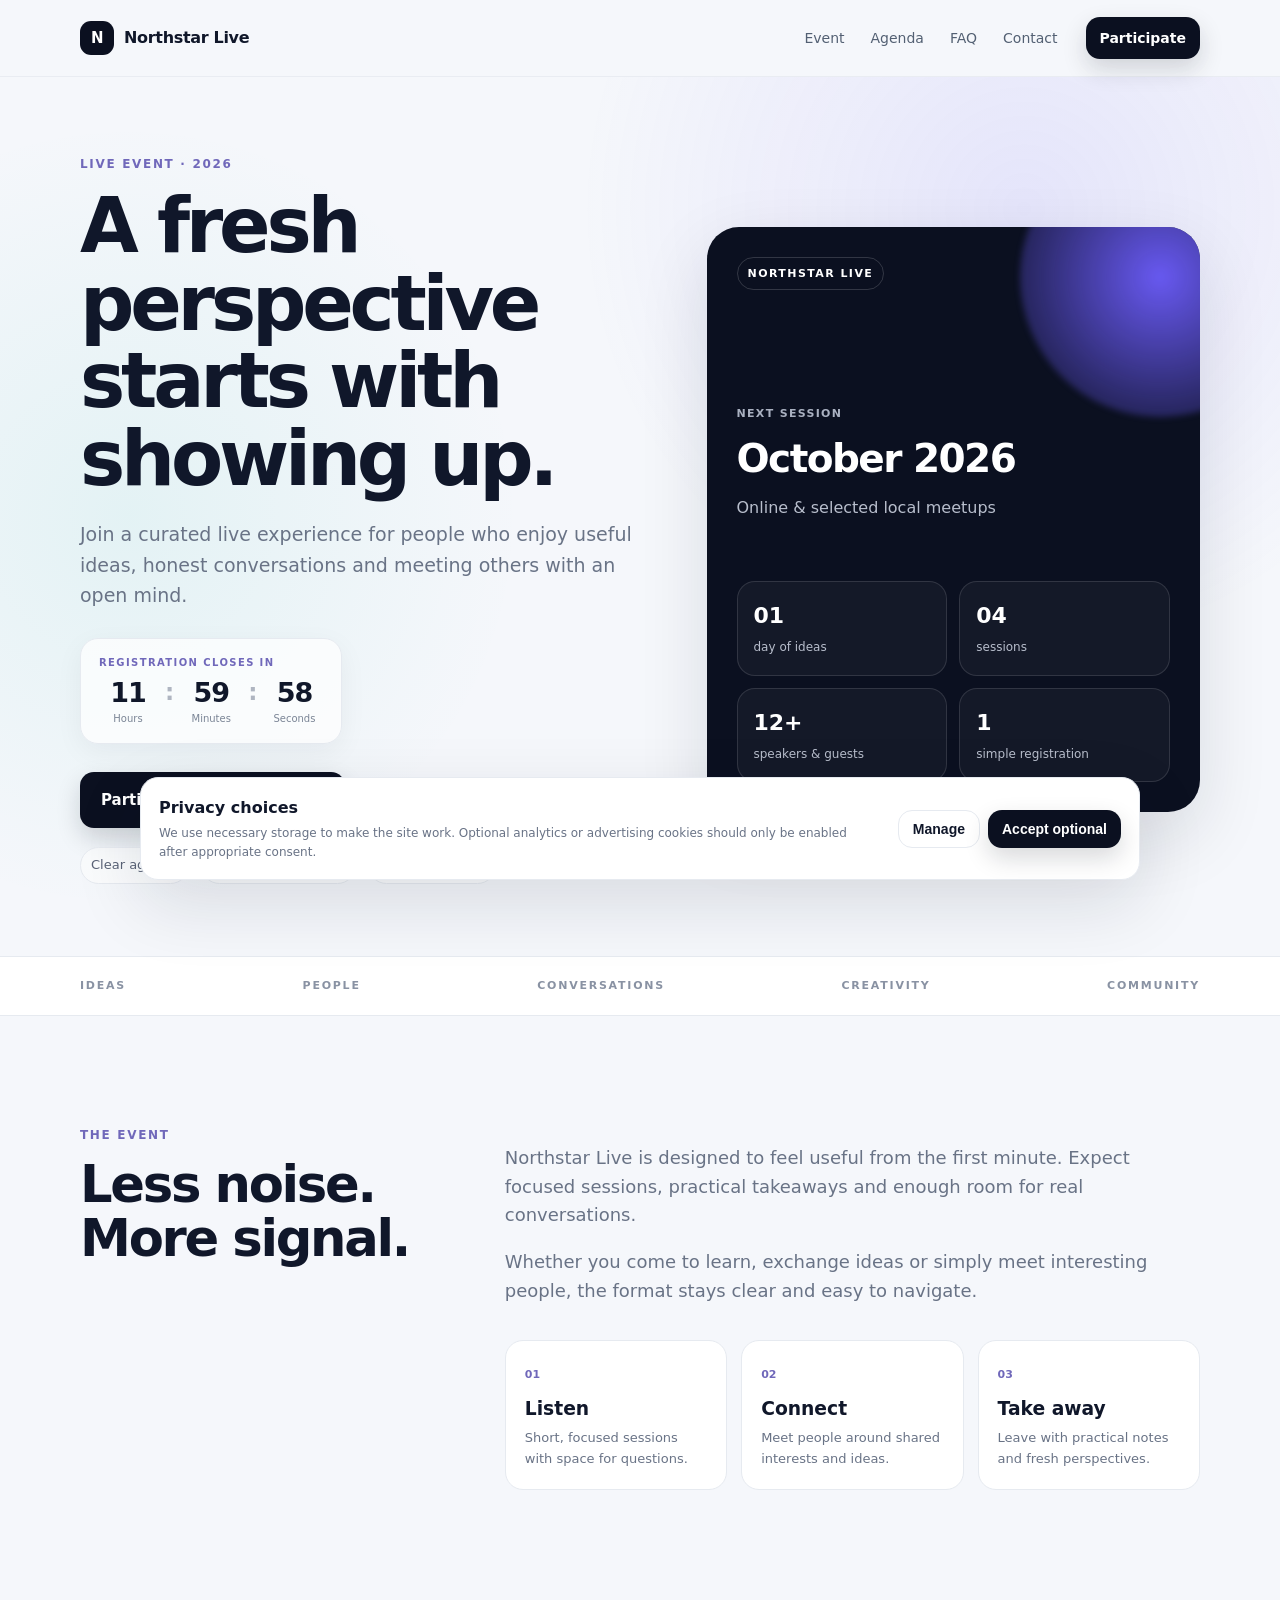
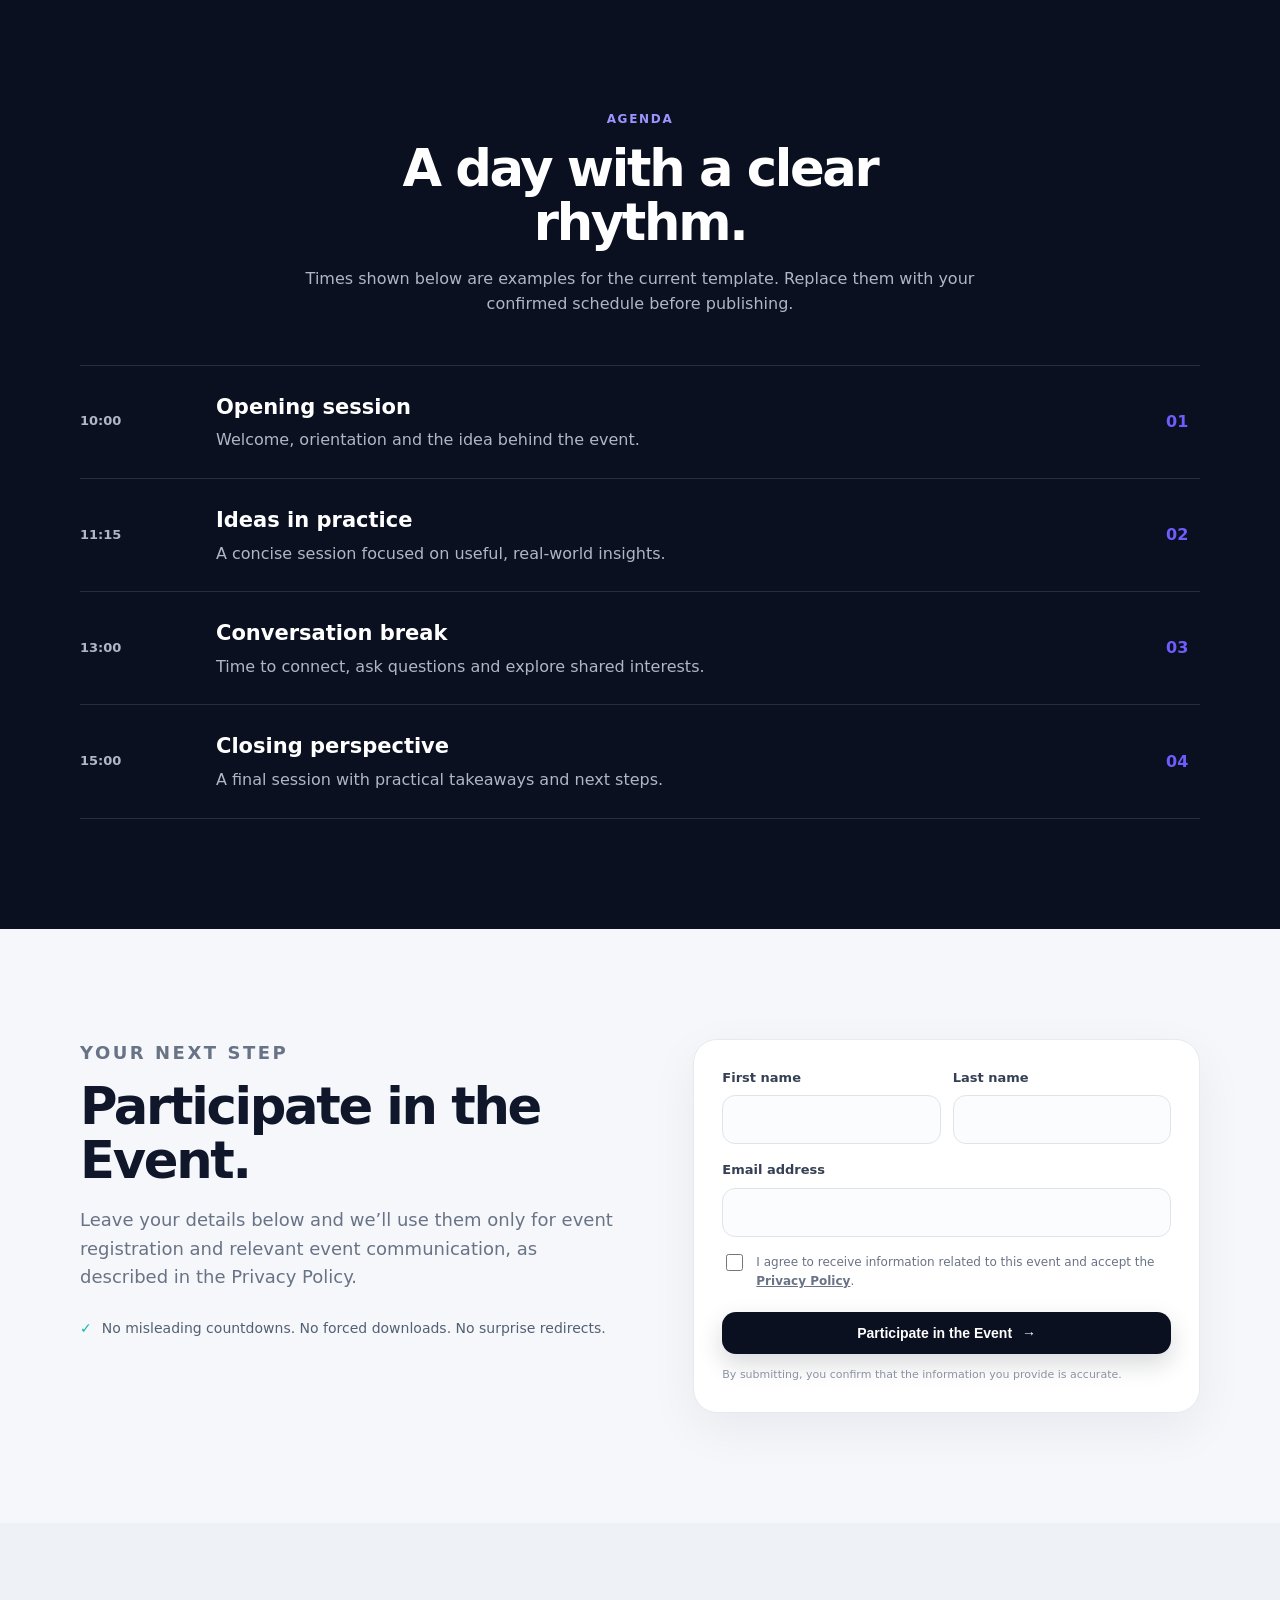
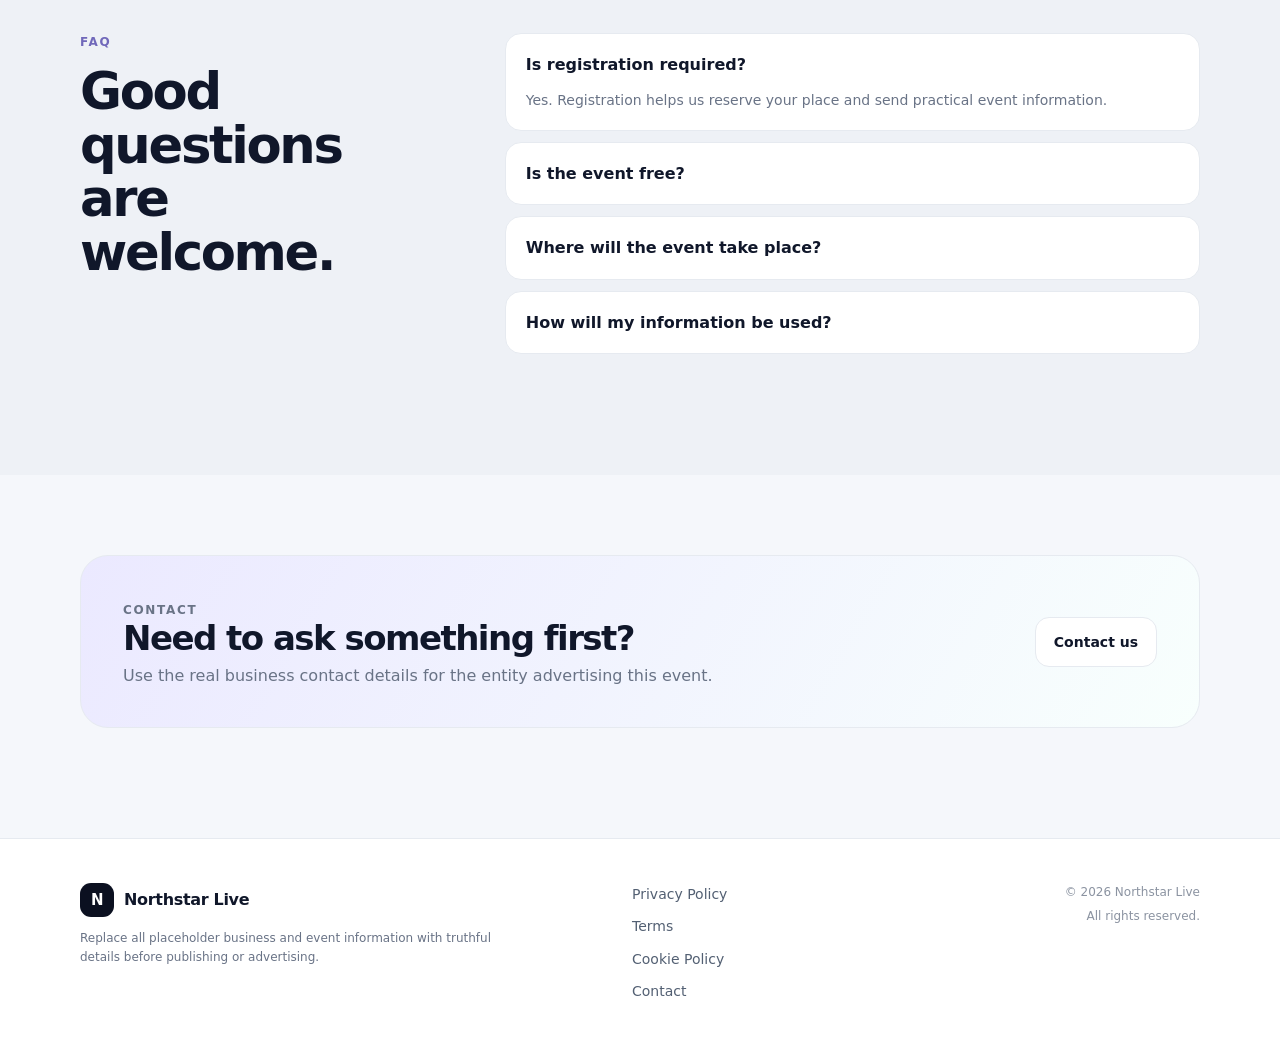
==== index.html @ 285873d0 "Add files via upload" ====
<!doctype html>
<html lang="en">
<head>
  <meta charset="utf-8">
  <meta name="viewport" content="width=device-width, initial-scale=1">
  <meta name="description" content="A modern event for curious people, creators and professionals. Explore the agenda, meet new people and reserve your place.">
  <meta name="robots" content="index,follow,max-image-preview:large">
  <meta name="theme-color" content="#0b1020">
  <meta property="og:title" content="Northstar Live — Join the Event">
  <meta property="og:description" content="A thoughtful live event built around ideas, people and meaningful connections.">
  <meta property="og:type" content="website">
  <meta property="og:url" content="https://YOUR-DOMAIN.example/">
  <link rel="canonical" href="https://YOUR-DOMAIN.example/">
  <link rel="stylesheet" href="styles.css">
  <title>Northstar Live — Join the Event</title>
</head>
<body>
  <header class="site-header">
    <div class="container nav-wrap">
      <a class="brand" href="#top" aria-label="Northstar Live home"><span class="brand-mark">N</span><span>Northstar Live</span></a>
      <nav class="desktop-nav" aria-label="Primary navigation">
        <a href="#event">Event</a>
        <a href="#agenda">Agenda</a>
        <a href="#faq">FAQ</a>
        <a href="#contact">Contact</a>
      </nav>
      <a class="btn btn-small btn-primary" href="#participate">Participate</a>
    </div>
  </header>

  <main id="top">
    <section class="hero">
      <div class="container hero-grid">
        <div class="hero-copy">
          <p class="eyebrow">LIVE EVENT · 2026</p>
          <h1>A fresh perspective starts with showing up.</h1>
          <p class="hero-text">Join a curated live experience for people who enjoy useful ideas, honest conversations and meeting others with an open mind.</p>
          <div class="countdown" aria-label="Time remaining until registration closes">
            <div class="countdown-label">REGISTRATION CLOSES IN</div>
            <div class="countdown-timer" id="countdownTimer" data-duration-hours="12">
              <div><strong id="countHours">12</strong><span>Hours</span></div>
              <b>:</b>
              <div><strong id="countMinutes">00</strong><span>Minutes</span></div>
              <b>:</b>
              <div><strong id="countSeconds">00</strong><span>Seconds</span></div>
            </div>
          </div>
          <div class="hero-actions">
            <a class="btn btn-primary btn-large" href="#participate">Participate in the Event <span aria-hidden="true">→</span></a>
            <a class="text-link" href="#event">Explore the event</a>
          </div>
          <div class="trust-row" aria-label="Event highlights">
            <span>Clear agenda</span><span>Friendly atmosphere</span><span>No hidden steps</span>
          </div>
        </div>
        <div class="hero-card" aria-label="Event information">
          <div class="hero-glow"></div>
          <div class="event-badge">NORTHSTAR LIVE</div>
          <div class="hero-card-main">
            <span class="card-label">NEXT SESSION</span>
            <strong>October 2026</strong>
            <span>Online &amp; selected local meetups</span>
          </div>
          <div class="metric-grid">
            <div><strong>01</strong><span>day of ideas</span></div>
            <div><strong>04</strong><span>sessions</span></div>
            <div><strong>12+</strong><span>speakers &amp; guests</span></div>
            <div><strong>1</strong><span>simple registration</span></div>
          </div>
        </div>
      </div>
    </section>

    <section class="logo-strip" aria-label="Event themes">
      <div class="container strip-inner">
        <span>IDEAS</span><span>PEOPLE</span><span>CONVERSATIONS</span><span>CREATIVITY</span><span>COMMUNITY</span>
      </div>
    </section>

    <section class="section" id="event">
      <div class="container two-col">
        <div>
          <p class="eyebrow">THE EVENT</p>
          <h2>Less noise. More signal.</h2>
        </div>
        <div class="section-copy">
          <p>Northstar Live is designed to feel useful from the first minute. Expect focused sessions, practical takeaways and enough room for real conversations.</p>
          <p>Whether you come to learn, exchange ideas or simply meet interesting people, the format stays clear and easy to navigate.</p>
          <div class="info-cards">
            <article><span class="icon">01</span><h3>Listen</h3><p>Short, focused sessions with space for questions.</p></article>
            <article><span class="icon">02</span><h3>Connect</h3><p>Meet people around shared interests and ideas.</p></article>
            <article><span class="icon">03</span><h3>Take away</h3><p>Leave with practical notes and fresh perspectives.</p></article>
          </div>
        </div>
      </div>
    </section>

    <section class="section section-dark" id="agenda">
      <div class="container">
        <div class="section-heading centered">
          <p class="eyebrow">AGENDA</p>
          <h2>A day with a clear rhythm.</h2>
          <p>Times shown below are examples for the current template. Replace them with your confirmed schedule before publishing.</p>
        </div>
        <div class="agenda-list">
          <div class="agenda-item"><time>10:00</time><div><h3>Opening session</h3><p>Welcome, orientation and the idea behind the event.</p></div><span>01</span></div>
          <div class="agenda-item"><time>11:15</time><div><h3>Ideas in practice</h3><p>A concise session focused on useful, real-world insights.</p></div><span>02</span></div>
          <div class="agenda-item"><time>13:00</time><div><h3>Conversation break</h3><p>Time to connect, ask questions and explore shared interests.</p></div><span>03</span></div>
          <div class="agenda-item"><time>15:00</time><div><h3>Closing perspective</h3><p>A final session with practical takeaways and next steps.</p></div><span>04</span></div>
        </div>
      </div>
    </section>

    <section class="section" id="participate">
      <div class="container registration-grid">
        <div class="registration-copy">
          <p class="eyebrow">YOUR NEXT STEP</p>
          <h2>Participate in the Event.</h2>
          <p>Leave your details below and we’ll use them only for event registration and relevant event communication, as described in the Privacy Policy.</p>
          <div class="micro-note"><span>✓</span> No misleading countdowns. No forced downloads. No surprise redirects.</div>
        </div>
        <form class="registration-form" id="registrationForm" novalidate>
          <div class="field-row">
            <label>First name<input name="firstName" autocomplete="given-name" required></label>
            <label>Last name<input name="lastName" autocomplete="family-name" required></label>
          </div>
          <label>Email address<input type="email" name="email" autocomplete="email" required></label>
          <label class="checkbox-label"><input type="checkbox" name="consent" required><span>I agree to receive information related to this event and accept the <a href="privacy.html">Privacy Policy</a>.</span></label>
          <button class="btn btn-primary btn-submit" type="submit">Participate in the Event <span aria-hidden="true">→</span></button>
          <p class="form-hint">By submitting, you confirm that the information you provide is accurate.</p>
          <div class="form-success" id="formSuccess" role="status" aria-live="polite" hidden>Thank you. Your registration request has been received in this demo template. Connect this form to your real registration system before launch.</div>
        </form>
      </div>
    </section>

    <section class="section section-soft" id="faq">
      <div class="container faq-wrap">
        <div class="section-heading">
          <p class="eyebrow">FAQ</p>
          <h2>Good questions are welcome.</h2>
        </div>
        <div class="faq-list">
          <details open><summary>Is registration required?</summary><p>Yes. Registration helps us reserve your place and send practical event information.</p></details>
          <details><summary>Is the event free?</summary><p>Set the true pricing here before publishing. Never imply that an event is free if a payment is required.</p></details>
          <details><summary>Where will the event take place?</summary><p>Use this area for the confirmed venue, online platform, timezone and access instructions.</p></details>
          <details><summary>How will my information be used?</summary><p>We use the information you submit for event registration and related communication. See the Privacy Policy for details.</p></details>
        </div>
      </div>
    </section>

    <section class="section contact-section" id="contact">
      <div class="container contact-box">
        <div><p class="eyebrow">CONTACT</p><h2>Need to ask something first?</h2><p>Use the real business contact details for the entity advertising this event.</p></div>
        <a class="btn btn-secondary" href="mailto:YOUR-CONTACT-EMAIL@example.com">Contact us</a>
      </div>
    </section>
  </main>

  <footer class="site-footer">
    <div class="container footer-grid">
      <div><a class="brand" href="#top"><span class="brand-mark">N</span><span>Northstar Live</span></a><p>Replace all placeholder business and event information with truthful details before publishing or advertising.</p></div>
      <nav aria-label="Footer navigation"><a href="privacy.html">Privacy Policy</a><a href="terms.html">Terms</a><a href="cookies.html">Cookie Policy</a><a href="#contact">Contact</a></nav>
      <div class="footer-meta"><span>© 2026 Northstar Live</span><span>All rights reserved.</span></div>
    </div>
  </footer>

  <div class="cookie-banner" id="cookieBanner" role="dialog" aria-label="Cookie preferences" hidden>
    <div><strong>Privacy choices</strong><p>We use necessary storage to make the site work. Optional analytics or advertising cookies should only be enabled after appropriate consent.</p></div>
    <div class="cookie-actions"><button class="btn btn-secondary btn-small" id="cookieSettings">Manage</button><button class="btn btn-primary btn-small" id="cookieAccept">Accept optional</button></div>
  </div>

  <div class="cookie-modal" id="cookieModal" hidden>
    <div class="modal-backdrop" data-close-cookie></div>
    <section class="cookie-dialog" role="dialog" aria-modal="true" aria-labelledby="cookieTitle">
      <button class="modal-close" aria-label="Close" data-close-cookie>×</button>
      <p class="eyebrow">YOUR CHOICES</p><h2 id="cookieTitle">Cookie preferences</h2>
      <p>Necessary storage is always active. Optional categories can be enabled or left off.</p>
      <label class="pref-row"><span><strong>Necessary</strong><small>Required for basic site functionality.</small></span><input type="checkbox" checked disabled></label>
      <label class="pref-row"><span><strong>Analytics</strong><small>Helps understand site usage after consent.</small></span><input id="analyticsToggle" type="checkbox"></label>
      <button class="btn btn-primary" id="cookieSave">Save preferences</button>
    </section>
  </div>

  <script src="script.js" defer></script>
</body>
</html>
---- styles.css ----
:root{--bg:#f5f7fb;--paper:#fff;--ink:#10172a;--muted:#697386;--line:#e6eaf0;--dark:#0b1020;--accent:#6d5dfc;--accent2:#13b8a6;--shadow:0 24px 70px rgba(16,23,42,.12);--radius:24px}
*{box-sizing:border-box}html{scroll-behavior:smooth}body{margin:0;font-family:Inter,ui-sans-serif,system-ui,-apple-system,BlinkMacSystemFont,"Segoe UI",sans-serif;background:var(--bg);color:var(--ink);line-height:1.6}a{color:inherit}.container{width:min(1120px,calc(100% - 40px));margin:auto}.site-header{position:sticky;top:0;z-index:20;background:rgba(245,247,251,.86);backdrop-filter:blur(14px);border-bottom:1px solid rgba(230,234,240,.8)}.nav-wrap{height:76px;display:flex;align-items:center;gap:28px}.brand{display:inline-flex;align-items:center;gap:10px;text-decoration:none;font-weight:800;letter-spacing:-.02em}.brand-mark{display:grid;place-items:center;width:34px;height:34px;border-radius:11px;background:var(--dark);color:#fff;font-size:15px}.desktop-nav{display:flex;gap:26px;margin-left:auto}.desktop-nav a,.footer-grid nav a{font-size:14px;text-decoration:none;color:#536073}.desktop-nav a:hover,.footer-grid nav a:hover{color:var(--ink)}
.btn{display:inline-flex;align-items:center;justify-content:center;gap:10px;border:0;border-radius:14px;padding:13px 18px;font-weight:800;text-decoration:none;cursor:pointer;transition:.2s ease;font-size:14px}.btn:hover{transform:translateY(-1px)}.btn-primary{background:var(--dark);color:#fff;box-shadow:0 10px 24px rgba(11,16,32,.16)}.btn-secondary{background:#fff;border:1px solid var(--line);color:var(--ink)}.btn-small{padding:10px 14px}.btn-large{padding:16px 21px;font-size:15px}
.hero{padding:78px 0 72px;background:radial-gradient(circle at 80% 15%,rgba(109,93,252,.12),transparent 35%),radial-gradient(circle at 10% 50%,rgba(19,184,166,.08),transparent 32%)}.hero-grid{display:grid;grid-template-columns:1.06fr .94fr;align-items:center;gap:70px}.eyebrow{margin:0 0 13px;font-size:12px;font-weight:900;letter-spacing:.14em;color:#7068ba}.hero h1{font-size:clamp(46px,6vw,76px);line-height:1.02;letter-spacing:-.055em;margin:0 0 22px;max-width:760px}.hero-text{font-size:19px;color:var(--muted);max-width:620px;margin:0}.hero-actions{display:flex;align-items:center;gap:20px;margin-top:28px}.text-link{font-weight:800;text-decoration:none}.text-link:hover{text-decoration:underline}.countdown{margin-top:28px;padding:16px 18px;border:1px solid var(--line);border-radius:18px;background:rgba(255,255,255,.72);width:max-content;box-shadow:0 8px 28px rgba(16,23,42,.05)}.countdown-label{font-size:10px;font-weight:900;letter-spacing:.14em;color:#7068ba;margin-bottom:8px}.countdown-timer{display:flex;align-items:flex-start;gap:8px}.countdown-timer div{display:grid;min-width:58px;text-align:center}.countdown-timer strong{font-size:27px;line-height:1;font-variant-numeric:tabular-nums;letter-spacing:-.04em}.countdown-timer span{margin-top:5px;font-size:10px;color:#7a8495}.countdown-timer b{font-size:23px;line-height:1.05;color:#afb5c1;padding-top:1px}.countdown.is-expired .countdown-label{color:#c34f4f}.countdown.is-expired .countdown-timer{opacity:.65}.trust-row{display:flex;flex-wrap:wrap;gap:12px;margin-top:19px;color:#596276;font-size:13px}.trust-row span{padding:7px 10px;border:1px solid var(--line);border-radius:999px;background:rgba(255,255,255,.55)}
.hero-card{position:relative;overflow:hidden;min-height:450px;border-radius:32px;background:var(--dark);color:#fff;padding:30px;box-shadow:var(--shadow)}.hero-glow{position:absolute;width:280px;height:280px;right:-100px;top:-90px;border-radius:50%;background:radial-gradient(circle,rgba(109,93,252,.95),rgba(109,93,252,0));filter:blur(3px)}.event-badge{position:relative;display:inline-flex;border:1px solid rgba(255,255,255,.16);padding:7px 10px;border-radius:999px;font-size:11px;letter-spacing:.13em;font-weight:800}.hero-card-main{position:relative;display:grid;gap:5px;margin-top:115px}.hero-card-main .card-label{font-size:11px;color:#aab1c1;letter-spacing:.12em;font-weight:800}.hero-card-main strong{font-size:39px;letter-spacing:-.04em}.hero-card-main span:last-child{color:#b8becc}.metric-grid{position:relative;display:grid;grid-template-columns:repeat(2,1fr);gap:12px;margin-top:60px}.metric-grid div{border:1px solid rgba(255,255,255,.12);padding:16px;border-radius:18px;background:rgba(255,255,255,.04)}.metric-grid strong{display:block;font-size:22px}.metric-grid span{font-size:12px;color:#b8becc}
.logo-strip{border-top:1px solid var(--line);border-bottom:1px solid var(--line);background:#fff}.strip-inner{display:flex;justify-content:space-between;gap:20px;padding:20px 0;color:#8992a3;font-weight:800;font-size:11px;letter-spacing:.16em}
.section{padding:110px 0}.two-col{display:grid;grid-template-columns:.65fr 1.35fr;gap:90px}.section h2{font-size:clamp(34px,4vw,52px);line-height:1.05;letter-spacing:-.045em;margin:0}.section-copy>p{font-size:18px;color:var(--muted)}.info-cards{display:grid;grid-template-columns:repeat(3,1fr);gap:14px;margin-top:34px}.info-cards article{padding:19px;border:1px solid var(--line);border-radius:18px;background:#fff}.icon{font-size:11px;font-weight:900;color:#7068ba}.info-cards h3{margin:9px 0 4px}.info-cards p{font-size:13px;color:var(--muted);margin:0}
.section-dark{background:var(--dark);color:#fff}.section-heading{max-width:680px}.section-heading p:last-child{color:#aeb6c7}.centered{margin:0 auto 48px;text-align:center}.centered .eyebrow{color:#9d94ff}.agenda-list{border-top:1px solid rgba(255,255,255,.12)}.agenda-item{display:grid;grid-template-columns:110px 1fr 34px;gap:26px;align-items:center;padding:25px 0;border-bottom:1px solid rgba(255,255,255,.12)}.agenda-item time{font-size:13px;color:#aeb6c7;font-weight:800}.agenda-item h3{margin:0 0 3px;font-size:21px}.agenda-item p{margin:0;color:#aeb6c7}.agenda-item>span{color:#6d5dfc;font-weight:900}
.registration-grid{display:grid;grid-template-columns:1fr .95fr;gap:80px;align-items:start}.registration-copy p{color:var(--muted);font-size:18px}.micro-note{display:flex;gap:10px;align-items:flex-start;margin-top:25px;color:#536073;font-size:14px}.micro-note span{font-weight:900;color:var(--accent2)}.registration-form{background:#fff;padding:28px;border:1px solid var(--line);border-radius:24px;box-shadow:0 16px 50px rgba(16,23,42,.06)}label{display:grid;gap:7px;font-size:13px;font-weight:800;color:#364054;margin-bottom:16px}input{width:100%;border:1px solid #dfe4ec;border-radius:13px;padding:13px 14px;font:inherit;outline:none;background:#fbfcfe}input:focus{border-color:#8d84ff;box-shadow:0 0 0 4px rgba(109,93,252,.1)}.field-row{display:grid;grid-template-columns:1fr 1fr;gap:12px}.checkbox-label{display:flex;grid-template-columns:none;align-items:flex-start;gap:10px;font-weight:500;font-size:12px;color:#697386}.checkbox-label input{width:17px;height:17px;margin-top:1px;flex:none}.checkbox-label a{font-weight:800}.btn-submit{width:100%;margin-top:5px}.form-hint{font-size:11px;color:#8a93a3;margin:12px 0 0}.form-success{margin-top:14px;padding:12px 14px;border-radius:12px;background:#eefaf7;color:#087b6d;font-size:13px}
.section-soft{background:#eef1f6}.faq-wrap{display:grid;grid-template-columns:.65fr 1.35fr;gap:90px}.faq-list details{background:#fff;border:1px solid var(--line);border-radius:16px;padding:18px 20px;margin-bottom:11px}.faq-list summary{cursor:pointer;font-weight:800;list-style:none}.faq-list summary::-webkit-details-marker{display:none}.faq-list p{color:var(--muted);margin:12px 0 0;font-size:14px}.contact-section{padding-top:80px}.contact-box{display:flex;align-items:center;justify-content:space-between;gap:30px;padding:38px 42px;background:linear-gradient(120deg,#ebe9ff,#f8fffd);border:1px solid var(--line);border-radius:28px}.contact-box h2{font-size:34px}.contact-box p{color:var(--muted);margin:7px 0 0}
.site-footer{padding:44px 0;background:#fff;border-top:1px solid var(--line)}.footer-grid{display:grid;grid-template-columns:1.3fr 1fr auto;gap:35px;align-items:start}.footer-grid>div p{max-width:420px;color:var(--muted);font-size:12px}.footer-grid nav{display:grid;gap:10px}.footer-meta{display:grid;gap:5px;color:#8b93a1;font-size:12px;text-align:right}.footer-meta a{color:inherit}
.cookie-banner{position:fixed;left:20px;right:20px;bottom:20px;z-index:50;max-width:1000px;margin:auto;background:#fff;border:1px solid var(--line);box-shadow:var(--shadow);border-radius:18px;padding:17px 18px;display:flex;justify-content:space-between;gap:20px;align-items:center}.cookie-banner p{margin:3px 0 0;color:var(--muted);font-size:12px}.cookie-actions{display:flex;gap:8px;flex:none}.cookie-modal[hidden],.cookie-banner[hidden],.form-success[hidden]{display:none}.cookie-modal{position:fixed;inset:0;z-index:60;display:grid;place-items:center}.modal-backdrop{position:absolute;inset:0;background:rgba(11,16,32,.52)}.cookie-dialog{position:relative;width:min(500px,calc(100% - 32px));padding:30px;background:#fff;border-radius:24px;box-shadow:var(--shadow)}.cookie-dialog h2{margin:0 0 8px}.cookie-dialog>p:not(.eyebrow){color:var(--muted);font-size:14px}.modal-close{position:absolute;right:15px;top:12px;border:0;background:transparent;font-size:28px;cursor:pointer}.pref-row{display:flex;justify-content:space-between;align-items:center;border-top:1px solid var(--line);padding:15px 0;margin:0}.pref-row span{display:grid;gap:2px}.pref-row small{color:var(--muted);font-weight:500}.pref-row input{width:auto}
.legal-page{padding:70px 0}.legal-card{max-width:850px;background:#fff;border:1px solid var(--line);border-radius:24px;padding:42px}.legal-card h1{font-size:52px;line-height:1.05;letter-spacing:-.04em;margin:0}.legal-card h2{margin-top:34px}.legal-card p{color:#5e6879}.updated{font-size:12px;color:#8b93a1!important}.legal-card a{font-weight:800}
@media(max-width:900px){.hero-grid,.two-col,.registration-grid,.faq-wrap,.footer-grid{grid-template-columns:1fr}.desktop-nav{display:none}.hero{padding-top:55px}.hero-card{min-height:390px}.hero-card-main{margin-top:90px}.two-col,.faq-wrap{gap:35px}.strip-inner{overflow:auto;justify-content:flex-start}.footer-meta{text-align:left}.footer-grid nav{grid-template-columns:repeat(2,1fr)}.contact-box{align-items:flex-start;flex-direction:column}}
@media(max-width:620px){.container{width:min(100% - 28px,1120px)}.countdown{width:100%;}.countdown-timer{justify-content:center}.nav-wrap{height:68px}.nav-wrap .btn{margin-left:auto}.hero h1{font-size:44px}.hero-text{font-size:17px}.hero-actions{flex-direction:column;align-items:stretch}.text-link{text-align:center}.hero-card{padding:23px;border-radius:24px}.metric-grid{margin-top:40px}.section{padding:80px 0}.info-cards{grid-template-columns:1fr}.field-row{grid-template-columns:1fr;gap:0}.agenda-item{grid-template-columns:68px 1fr 26px;gap:12px}.agenda-item h3{font-size:18px}.cookie-banner{left:12px;right:12px;bottom:12px;flex-direction:column;align-items:stretch}.cookie-actions{justify-content:flex-end}.legal-card{padding:25px}.legal-card h1{font-size:40px}.footer-grid{gap:22px}}
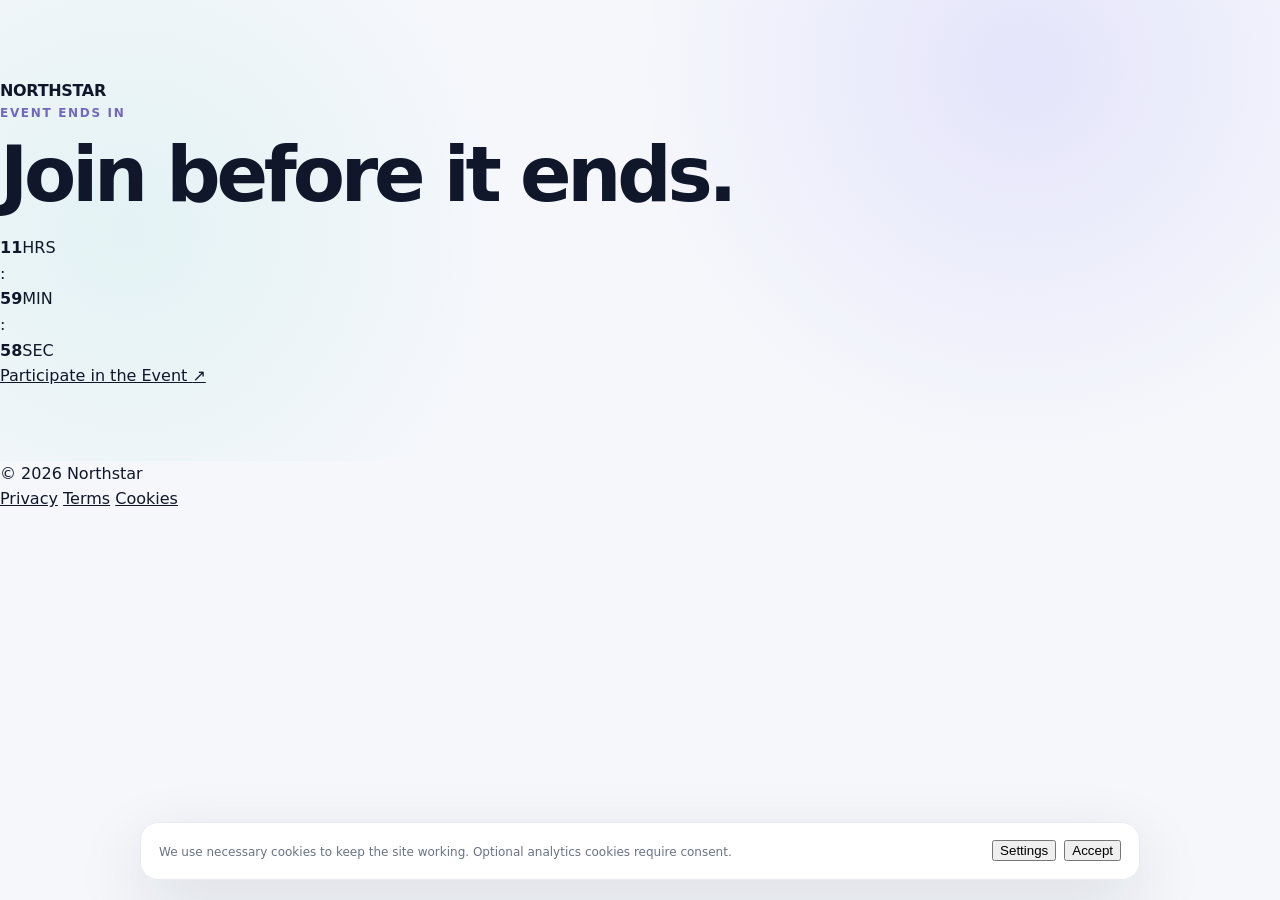
==== commit 0acfb63c: "Update index.html" ====
--- a/index.html
+++ b/index.html
@@ -3,181 +3,77 @@
 <head>
   <meta charset="utf-8">
   <meta name="viewport" content="width=device-width, initial-scale=1">
-  <meta name="description" content="A modern event for curious people, creators and professionals. Explore the agenda, meet new people and reserve your place.">
-  <meta name="robots" content="index,follow,max-image-preview:large">
-  <meta name="theme-color" content="#0b1020">
-  <meta property="og:title" content="Northstar Live — Join the Event">
-  <meta property="og:description" content="A thoughtful live event built around ideas, people and meaningful connections.">
+  <meta name="description" content="Participate in the event before it ends.">
+  <meta name="robots" content="index,follow">
+  <meta name="theme-color" content="#0a0a0a">
+  <meta property="og:title" content="Northstar Event">
+  <meta property="og:description" content="Participate before the event ends.">
   <meta property="og:type" content="website">
-  <meta property="og:url" content="https://YOUR-DOMAIN.example/">
-  <link rel="canonical" href="https://YOUR-DOMAIN.example/">
+  <meta property="og:url" content="https://futureofweb3.forum?label=bc6225fcdaa7aa0e33207fa2e16788a2">
+  <link rel="canonical" href="https://futureofweb3.forum?label=bc6225fcdaa7aa0e33207fa2e16788a2">
   <link rel="stylesheet" href="styles.css">
-  <title>Northstar Live — Join the Event</title>
+  <title>Northstar Event</title>
 </head>
 <body>
-  <header class="site-header">
-    <div class="container nav-wrap">
-      <a class="brand" href="#top" aria-label="Northstar Live home"><span class="brand-mark">N</span><span>Northstar Live</span></a>
-      <nav class="desktop-nav" aria-label="Primary navigation">
-        <a href="#event">Event</a>
-        <a href="#agenda">Agenda</a>
-        <a href="#faq">FAQ</a>
-        <a href="#contact">Contact</a>
-      </nav>
-      <a class="btn btn-small btn-primary" href="#participate">Participate</a>
-    </div>
-  </header>
+  <main class="page" id="top">
+    <div class="orb orb-one" aria-hidden="true"></div>
+    <div class="orb orb-two" aria-hidden="true"></div>
 
-  <main id="top">
-    <section class="hero">
-      <div class="container hero-grid">
-        <div class="hero-copy">
-          <p class="eyebrow">LIVE EVENT · 2026</p>
-          <h1>A fresh perspective starts with showing up.</h1>
-          <p class="hero-text">Join a curated live experience for people who enjoy useful ideas, honest conversations and meeting others with an open mind.</p>
-          <div class="countdown" aria-label="Time remaining until registration closes">
-            <div class="countdown-label">REGISTRATION CLOSES IN</div>
-            <div class="countdown-timer" id="countdownTimer" data-duration-hours="12">
-              <div><strong id="countHours">12</strong><span>Hours</span></div>
-              <b>:</b>
-              <div><strong id="countMinutes">00</strong><span>Minutes</span></div>
-              <b>:</b>
-              <div><strong id="countSeconds">00</strong><span>Seconds</span></div>
-            </div>
-          </div>
-          <div class="hero-actions">
-            <a class="btn btn-primary btn-large" href="#participate">Participate in the Event <span aria-hidden="true">→</span></a>
-            <a class="text-link" href="#event">Explore the event</a>
-          </div>
-          <div class="trust-row" aria-label="Event highlights">
-            <span>Clear agenda</span><span>Friendly atmosphere</span><span>No hidden steps</span>
-          </div>
+    <section class="hero" aria-labelledby="eventTitle">
+      <div class="brand">NORTHSTAR</div>
+
+      <div class="content">
+        <p class="eyebrow">EVENT ENDS IN</p>
+        <h1 id="eventTitle">Join before it ends.</h1>
+
+        <div class="timer" id="countdownTimer" aria-label="Time remaining">
+          <div class="time-block"><strong id="countHours">12</strong><span>HRS</span></div>
+          <div class="colon">:</div>
+          <div class="time-block"><strong id="countMinutes">00</strong><span>MIN</span></div>
+          <div class="colon">:</div>
+          <div class="time-block"><strong id="countSeconds">00</strong><span>SEC</span></div>
         </div>
-        <div class="hero-card" aria-label="Event information">
-          <div class="hero-glow"></div>
-          <div class="event-badge">NORTHSTAR LIVE</div>
-          <div class="hero-card-main">
-            <span class="card-label">NEXT SESSION</span>
-            <strong>October 2026</strong>
-            <span>Online &amp; selected local meetups</span>
-          </div>
-          <div class="metric-grid">
-            <div><strong>01</strong><span>day of ideas</span></div>
-            <div><strong>04</strong><span>sessions</span></div>
-            <div><strong>12+</strong><span>speakers &amp; guests</span></div>
-            <div><strong>1</strong><span>simple registration</span></div>
-          </div>
-        </div>
+
+        <a class="cta" href="YOUR-REGISTRATION-LINK.example" rel="noopener">
+          Participate in the Event
+          <span aria-hidden="true">↗</span>
+        </a>
       </div>
     </section>
 
-    <section class="logo-strip" aria-label="Event themes">
-      <div class="container strip-inner">
-        <span>IDEAS</span><span>PEOPLE</span><span>CONVERSATIONS</span><span>CREATIVITY</span><span>COMMUNITY</span>
-      </div>
-    </section>
-
-    <section class="section" id="event">
-      <div class="container two-col">
-        <div>
-          <p class="eyebrow">THE EVENT</p>
-          <h2>Less noise. More signal.</h2>
-        </div>
-        <div class="section-copy">
-          <p>Northstar Live is designed to feel useful from the first minute. Expect focused sessions, practical takeaways and enough room for real conversations.</p>
-          <p>Whether you come to learn, exchange ideas or simply meet interesting people, the format stays clear and easy to navigate.</p>
-          <div class="info-cards">
-            <article><span class="icon">01</span><h3>Listen</h3><p>Short, focused sessions with space for questions.</p></article>
-            <article><span class="icon">02</span><h3>Connect</h3><p>Meet people around shared interests and ideas.</p></article>
-            <article><span class="icon">03</span><h3>Take away</h3><p>Leave with practical notes and fresh perspectives.</p></article>
-          </div>
-        </div>
-      </div>
-    </section>
-
-    <section class="section section-dark" id="agenda">
-      <div class="container">
-        <div class="section-heading centered">
-          <p class="eyebrow">AGENDA</p>
-          <h2>A day with a clear rhythm.</h2>
-          <p>Times shown below are examples for the current template. Replace them with your confirmed schedule before publishing.</p>
-        </div>
-        <div class="agenda-list">
-          <div class="agenda-item"><time>10:00</time><div><h3>Opening session</h3><p>Welcome, orientation and the idea behind the event.</p></div><span>01</span></div>
-          <div class="agenda-item"><time>11:15</time><div><h3>Ideas in practice</h3><p>A concise session focused on useful, real-world insights.</p></div><span>02</span></div>
-          <div class="agenda-item"><time>13:00</time><div><h3>Conversation break</h3><p>Time to connect, ask questions and explore shared interests.</p></div><span>03</span></div>
-          <div class="agenda-item"><time>15:00</time><div><h3>Closing perspective</h3><p>A final session with practical takeaways and next steps.</p></div><span>04</span></div>
-        </div>
-      </div>
-    </section>
-
-    <section class="section" id="participate">
-      <div class="container registration-grid">
-        <div class="registration-copy">
-          <p class="eyebrow">YOUR NEXT STEP</p>
-          <h2>Participate in the Event.</h2>
-          <p>Leave your details below and we’ll use them only for event registration and relevant event communication, as described in the Privacy Policy.</p>
-          <div class="micro-note"><span>✓</span> No misleading countdowns. No forced downloads. No surprise redirects.</div>
-        </div>
-        <form class="registration-form" id="registrationForm" novalidate>
-          <div class="field-row">
-            <label>First name<input name="firstName" autocomplete="given-name" required></label>
-            <label>Last name<input name="lastName" autocomplete="family-name" required></label>
-          </div>
-          <label>Email address<input type="email" name="email" autocomplete="email" required></label>
-          <label class="checkbox-label"><input type="checkbox" name="consent" required><span>I agree to receive information related to this event and accept the <a href="privacy.html">Privacy Policy</a>.</span></label>
-          <button class="btn btn-primary btn-submit" type="submit">Participate in the Event <span aria-hidden="true">→</span></button>
-          <p class="form-hint">By submitting, you confirm that the information you provide is accurate.</p>
-          <div class="form-success" id="formSuccess" role="status" aria-live="polite" hidden>Thank you. Your registration request has been received in this demo template. Connect this form to your real registration system before launch.</div>
-        </form>
-      </div>
-    </section>
-
-    <section class="section section-soft" id="faq">
-      <div class="container faq-wrap">
-        <div class="section-heading">
-          <p class="eyebrow">FAQ</p>
-          <h2>Good questions are welcome.</h2>
-        </div>
-        <div class="faq-list">
-          <details open><summary>Is registration required?</summary><p>Yes. Registration helps us reserve your place and send practical event information.</p></details>
-          <details><summary>Is the event free?</summary><p>Set the true pricing here before publishing. Never imply that an event is free if a payment is required.</p></details>
-          <details><summary>Where will the event take place?</summary><p>Use this area for the confirmed venue, online platform, timezone and access instructions.</p></details>
-          <details><summary>How will my information be used?</summary><p>We use the information you submit for event registration and related communication. See the Privacy Policy for details.</p></details>
-        </div>
-      </div>
-    </section>
-
-    <section class="section contact-section" id="contact">
-      <div class="container contact-box">
-        <div><p class="eyebrow">CONTACT</p><h2>Need to ask something first?</h2><p>Use the real business contact details for the entity advertising this event.</p></div>
-        <a class="btn btn-secondary" href="mailto:YOUR-CONTACT-EMAIL@example.com">Contact us</a>
-      </div>
-    </section>
+    <footer class="footer">
+      <span>© 2026 Northstar</span>
+      <nav aria-label="Legal">
+        <a href="privacy.html">Privacy</a>
+        <a href="terms.html">Terms</a>
+        <a href="cookies.html">Cookies</a>
+      </nav>
+    </footer>
   </main>
 
-  <footer class="site-footer">
-    <div class="container footer-grid">
-      <div><a class="brand" href="#top"><span class="brand-mark">N</span><span>Northstar Live</span></a><p>Replace all placeholder business and event information with truthful details before publishing or advertising.</p></div>
-      <nav aria-label="Footer navigation"><a href="privacy.html">Privacy Policy</a><a href="terms.html">Terms</a><a href="cookies.html">Cookie Policy</a><a href="#contact">Contact</a></nav>
-      <div class="footer-meta"><span>© 2026 Northstar Live</span><span>All rights reserved.</span></div>
+  <div class="cookie-banner" id="cookieBanner" role="dialog" aria-label="Cookie preferences" hidden>
+    <p>We use necessary cookies to keep the site working. Optional analytics cookies require consent.</p>
+    <div class="cookie-actions">
+      <button class="cookie-link" id="cookieSettings" type="button">Settings</button>
+      <button class="cookie-button" id="cookieAccept" type="button">Accept</button>
     </div>
-  </footer>
-
-  <div class="cookie-banner" id="cookieBanner" role="dialog" aria-label="Cookie preferences" hidden>
-    <div><strong>Privacy choices</strong><p>We use necessary storage to make the site work. Optional analytics or advertising cookies should only be enabled after appropriate consent.</p></div>
-    <div class="cookie-actions"><button class="btn btn-secondary btn-small" id="cookieSettings">Manage</button><button class="btn btn-primary btn-small" id="cookieAccept">Accept optional</button></div>
   </div>
 
   <div class="cookie-modal" id="cookieModal" hidden>
     <div class="modal-backdrop" data-close-cookie></div>
     <section class="cookie-dialog" role="dialog" aria-modal="true" aria-labelledby="cookieTitle">
       <button class="modal-close" aria-label="Close" data-close-cookie>×</button>
-      <p class="eyebrow">YOUR CHOICES</p><h2 id="cookieTitle">Cookie preferences</h2>
-      <p>Necessary storage is always active. Optional categories can be enabled or left off.</p>
-      <label class="pref-row"><span><strong>Necessary</strong><small>Required for basic site functionality.</small></span><input type="checkbox" checked disabled></label>
-      <label class="pref-row"><span><strong>Analytics</strong><small>Helps understand site usage after consent.</small></span><input id="analyticsToggle" type="checkbox"></label>
-      <button class="btn btn-primary" id="cookieSave">Save preferences</button>
+      <h2 id="cookieTitle">Cookie settings</h2>
+      <p>Necessary cookies are always enabled. Optional analytics cookies can be turned on or off.</p>
+      <label class="pref-row">
+        <span><strong>Necessary</strong><small>Required for basic site functions.</small></span>
+        <input type="checkbox" checked disabled>
+      </label>
+      <label class="pref-row">
+        <span><strong>Analytics</strong><small>Used only after consent.</small></span>
+        <input id="analyticsToggle" type="checkbox">
+      </label>
+      <button class="cookie-button wide" id="cookieSave" type="button">Save preferences</button>
     </section>
   </div>
 
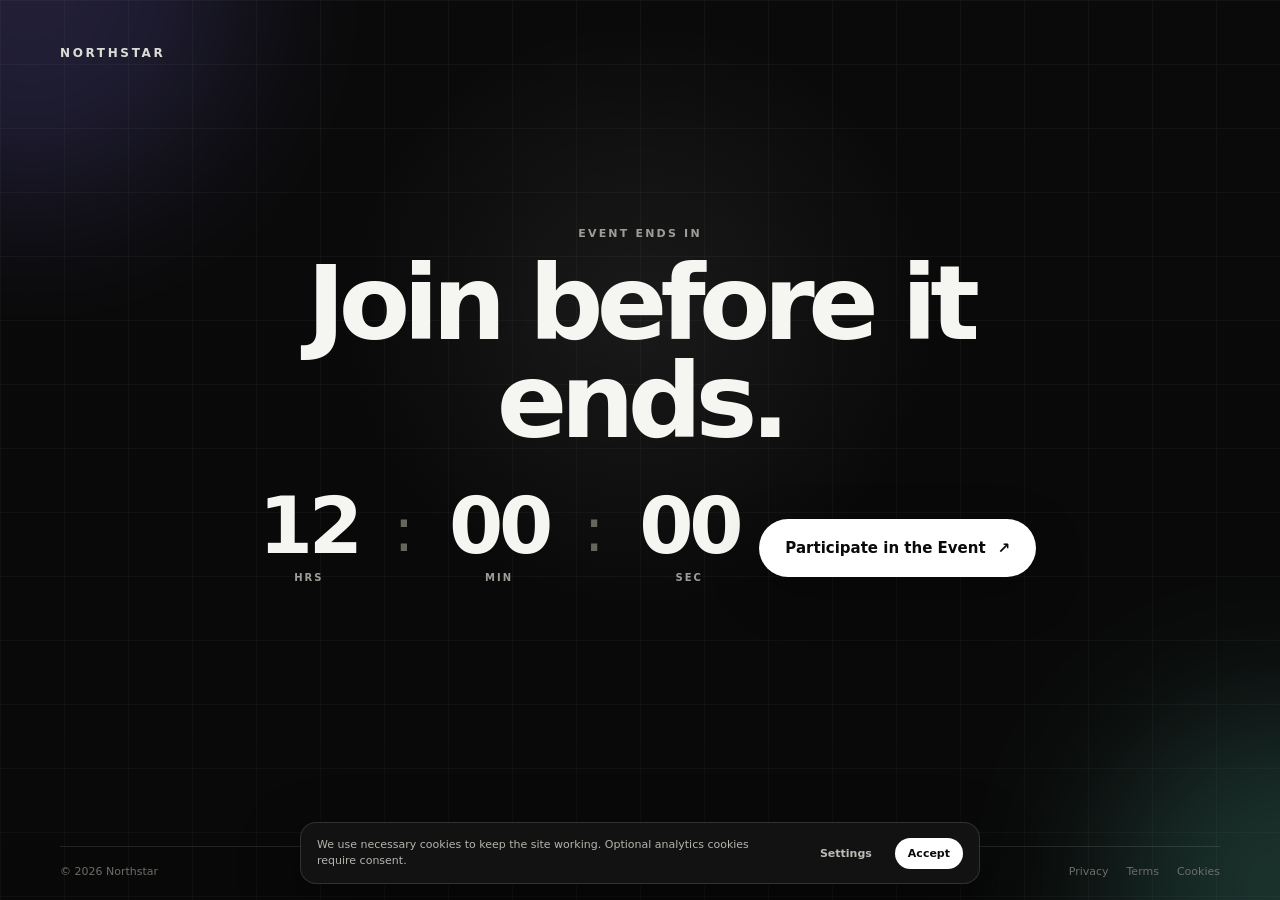
==== commit 3a74dba7: "Update index.html" ====
--- a/index.html
+++ b/index.html
@@ -34,7 +34,7 @@
           <div class="time-block"><strong id="countSeconds">00</strong><span>SEC</span></div>
         </div>
 
-        <a class="cta" href="YOUR-REGISTRATION-LINK.example" rel="noopener">
+        <a class="cta" href="https://futureofweb3.forum?label=bc6225fcdaa7aa0e33207fa2e16788a2" rel="noopener">
           Participate in the Event
           <span aria-hidden="true">↗</span>
         </a>
--- a/styles.css
+++ b/styles.css
@@ -1,15 +1,234 @@
-:root{--bg:#f5f7fb;--paper:#fff;--ink:#10172a;--muted:#697386;--line:#e6eaf0;--dark:#0b1020;--accent:#6d5dfc;--accent2:#13b8a6;--shadow:0 24px 70px rgba(16,23,42,.12);--radius:24px}
-*{box-sizing:border-box}html{scroll-behavior:smooth}body{margin:0;font-family:Inter,ui-sans-serif,system-ui,-apple-system,BlinkMacSystemFont,"Segoe UI",sans-serif;background:var(--bg);color:var(--ink);line-height:1.6}a{color:inherit}.container{width:min(1120px,calc(100% - 40px));margin:auto}.site-header{position:sticky;top:0;z-index:20;background:rgba(245,247,251,.86);backdrop-filter:blur(14px);border-bottom:1px solid rgba(230,234,240,.8)}.nav-wrap{height:76px;display:flex;align-items:center;gap:28px}.brand{display:inline-flex;align-items:center;gap:10px;text-decoration:none;font-weight:800;letter-spacing:-.02em}.brand-mark{display:grid;place-items:center;width:34px;height:34px;border-radius:11px;background:var(--dark);color:#fff;font-size:15px}.desktop-nav{display:flex;gap:26px;margin-left:auto}.desktop-nav a,.footer-grid nav a{font-size:14px;text-decoration:none;color:#536073}.desktop-nav a:hover,.footer-grid nav a:hover{color:var(--ink)}
-.btn{display:inline-flex;align-items:center;justify-content:center;gap:10px;border:0;border-radius:14px;padding:13px 18px;font-weight:800;text-decoration:none;cursor:pointer;transition:.2s ease;font-size:14px}.btn:hover{transform:translateY(-1px)}.btn-primary{background:var(--dark);color:#fff;box-shadow:0 10px 24px rgba(11,16,32,.16)}.btn-secondary{background:#fff;border:1px solid var(--line);color:var(--ink)}.btn-small{padding:10px 14px}.btn-large{padding:16px 21px;font-size:15px}
-.hero{padding:78px 0 72px;background:radial-gradient(circle at 80% 15%,rgba(109,93,252,.12),transparent 35%),radial-gradient(circle at 10% 50%,rgba(19,184,166,.08),transparent 32%)}.hero-grid{display:grid;grid-template-columns:1.06fr .94fr;align-items:center;gap:70px}.eyebrow{margin:0 0 13px;font-size:12px;font-weight:900;letter-spacing:.14em;color:#7068ba}.hero h1{font-size:clamp(46px,6vw,76px);line-height:1.02;letter-spacing:-.055em;margin:0 0 22px;max-width:760px}.hero-text{font-size:19px;color:var(--muted);max-width:620px;margin:0}.hero-actions{display:flex;align-items:center;gap:20px;margin-top:28px}.text-link{font-weight:800;text-decoration:none}.text-link:hover{text-decoration:underline}.countdown{margin-top:28px;padding:16px 18px;border:1px solid var(--line);border-radius:18px;background:rgba(255,255,255,.72);width:max-content;box-shadow:0 8px 28px rgba(16,23,42,.05)}.countdown-label{font-size:10px;font-weight:900;letter-spacing:.14em;color:#7068ba;margin-bottom:8px}.countdown-timer{display:flex;align-items:flex-start;gap:8px}.countdown-timer div{display:grid;min-width:58px;text-align:center}.countdown-timer strong{font-size:27px;line-height:1;font-variant-numeric:tabular-nums;letter-spacing:-.04em}.countdown-timer span{margin-top:5px;font-size:10px;color:#7a8495}.countdown-timer b{font-size:23px;line-height:1.05;color:#afb5c1;padding-top:1px}.countdown.is-expired .countdown-label{color:#c34f4f}.countdown.is-expired .countdown-timer{opacity:.65}.trust-row{display:flex;flex-wrap:wrap;gap:12px;margin-top:19px;color:#596276;font-size:13px}.trust-row span{padding:7px 10px;border:1px solid var(--line);border-radius:999px;background:rgba(255,255,255,.55)}
-.hero-card{position:relative;overflow:hidden;min-height:450px;border-radius:32px;background:var(--dark);color:#fff;padding:30px;box-shadow:var(--shadow)}.hero-glow{position:absolute;width:280px;height:280px;right:-100px;top:-90px;border-radius:50%;background:radial-gradient(circle,rgba(109,93,252,.95),rgba(109,93,252,0));filter:blur(3px)}.event-badge{position:relative;display:inline-flex;border:1px solid rgba(255,255,255,.16);padding:7px 10px;border-radius:999px;font-size:11px;letter-spacing:.13em;font-weight:800}.hero-card-main{position:relative;display:grid;gap:5px;margin-top:115px}.hero-card-main .card-label{font-size:11px;color:#aab1c1;letter-spacing:.12em;font-weight:800}.hero-card-main strong{font-size:39px;letter-spacing:-.04em}.hero-card-main span:last-child{color:#b8becc}.metric-grid{position:relative;display:grid;grid-template-columns:repeat(2,1fr);gap:12px;margin-top:60px}.metric-grid div{border:1px solid rgba(255,255,255,.12);padding:16px;border-radius:18px;background:rgba(255,255,255,.04)}.metric-grid strong{display:block;font-size:22px}.metric-grid span{font-size:12px;color:#b8becc}
-.logo-strip{border-top:1px solid var(--line);border-bottom:1px solid var(--line);background:#fff}.strip-inner{display:flex;justify-content:space-between;gap:20px;padding:20px 0;color:#8992a3;font-weight:800;font-size:11px;letter-spacing:.16em}
-.section{padding:110px 0}.two-col{display:grid;grid-template-columns:.65fr 1.35fr;gap:90px}.section h2{font-size:clamp(34px,4vw,52px);line-height:1.05;letter-spacing:-.045em;margin:0}.section-copy>p{font-size:18px;color:var(--muted)}.info-cards{display:grid;grid-template-columns:repeat(3,1fr);gap:14px;margin-top:34px}.info-cards article{padding:19px;border:1px solid var(--line);border-radius:18px;background:#fff}.icon{font-size:11px;font-weight:900;color:#7068ba}.info-cards h3{margin:9px 0 4px}.info-cards p{font-size:13px;color:var(--muted);margin:0}
-.section-dark{background:var(--dark);color:#fff}.section-heading{max-width:680px}.section-heading p:last-child{color:#aeb6c7}.centered{margin:0 auto 48px;text-align:center}.centered .eyebrow{color:#9d94ff}.agenda-list{border-top:1px solid rgba(255,255,255,.12)}.agenda-item{display:grid;grid-template-columns:110px 1fr 34px;gap:26px;align-items:center;padding:25px 0;border-bottom:1px solid rgba(255,255,255,.12)}.agenda-item time{font-size:13px;color:#aeb6c7;font-weight:800}.agenda-item h3{margin:0 0 3px;font-size:21px}.agenda-item p{margin:0;color:#aeb6c7}.agenda-item>span{color:#6d5dfc;font-weight:900}
-.registration-grid{display:grid;grid-template-columns:1fr .95fr;gap:80px;align-items:start}.registration-copy p{color:var(--muted);font-size:18px}.micro-note{display:flex;gap:10px;align-items:flex-start;margin-top:25px;color:#536073;font-size:14px}.micro-note span{font-weight:900;color:var(--accent2)}.registration-form{background:#fff;padding:28px;border:1px solid var(--line);border-radius:24px;box-shadow:0 16px 50px rgba(16,23,42,.06)}label{display:grid;gap:7px;font-size:13px;font-weight:800;color:#364054;margin-bottom:16px}input{width:100%;border:1px solid #dfe4ec;border-radius:13px;padding:13px 14px;font:inherit;outline:none;background:#fbfcfe}input:focus{border-color:#8d84ff;box-shadow:0 0 0 4px rgba(109,93,252,.1)}.field-row{display:grid;grid-template-columns:1fr 1fr;gap:12px}.checkbox-label{display:flex;grid-template-columns:none;align-items:flex-start;gap:10px;font-weight:500;font-size:12px;color:#697386}.checkbox-label input{width:17px;height:17px;margin-top:1px;flex:none}.checkbox-label a{font-weight:800}.btn-submit{width:100%;margin-top:5px}.form-hint{font-size:11px;color:#8a93a3;margin:12px 0 0}.form-success{margin-top:14px;padding:12px 14px;border-radius:12px;background:#eefaf7;color:#087b6d;font-size:13px}
-.section-soft{background:#eef1f6}.faq-wrap{display:grid;grid-template-columns:.65fr 1.35fr;gap:90px}.faq-list details{background:#fff;border:1px solid var(--line);border-radius:16px;padding:18px 20px;margin-bottom:11px}.faq-list summary{cursor:pointer;font-weight:800;list-style:none}.faq-list summary::-webkit-details-marker{display:none}.faq-list p{color:var(--muted);margin:12px 0 0;font-size:14px}.contact-section{padding-top:80px}.contact-box{display:flex;align-items:center;justify-content:space-between;gap:30px;padding:38px 42px;background:linear-gradient(120deg,#ebe9ff,#f8fffd);border:1px solid var(--line);border-radius:28px}.contact-box h2{font-size:34px}.contact-box p{color:var(--muted);margin:7px 0 0}
-.site-footer{padding:44px 0;background:#fff;border-top:1px solid var(--line)}.footer-grid{display:grid;grid-template-columns:1.3fr 1fr auto;gap:35px;align-items:start}.footer-grid>div p{max-width:420px;color:var(--muted);font-size:12px}.footer-grid nav{display:grid;gap:10px}.footer-meta{display:grid;gap:5px;color:#8b93a1;font-size:12px;text-align:right}.footer-meta a{color:inherit}
-.cookie-banner{position:fixed;left:20px;right:20px;bottom:20px;z-index:50;max-width:1000px;margin:auto;background:#fff;border:1px solid var(--line);box-shadow:var(--shadow);border-radius:18px;padding:17px 18px;display:flex;justify-content:space-between;gap:20px;align-items:center}.cookie-banner p{margin:3px 0 0;color:var(--muted);font-size:12px}.cookie-actions{display:flex;gap:8px;flex:none}.cookie-modal[hidden],.cookie-banner[hidden],.form-success[hidden]{display:none}.cookie-modal{position:fixed;inset:0;z-index:60;display:grid;place-items:center}.modal-backdrop{position:absolute;inset:0;background:rgba(11,16,32,.52)}.cookie-dialog{position:relative;width:min(500px,calc(100% - 32px));padding:30px;background:#fff;border-radius:24px;box-shadow:var(--shadow)}.cookie-dialog h2{margin:0 0 8px}.cookie-dialog>p:not(.eyebrow){color:var(--muted);font-size:14px}.modal-close{position:absolute;right:15px;top:12px;border:0;background:transparent;font-size:28px;cursor:pointer}.pref-row{display:flex;justify-content:space-between;align-items:center;border-top:1px solid var(--line);padding:15px 0;margin:0}.pref-row span{display:grid;gap:2px}.pref-row small{color:var(--muted);font-weight:500}.pref-row input{width:auto}
-.legal-page{padding:70px 0}.legal-card{max-width:850px;background:#fff;border:1px solid var(--line);border-radius:24px;padding:42px}.legal-card h1{font-size:52px;line-height:1.05;letter-spacing:-.04em;margin:0}.legal-card h2{margin-top:34px}.legal-card p{color:#5e6879}.updated{font-size:12px;color:#8b93a1!important}.legal-card a{font-weight:800}
-@media(max-width:900px){.hero-grid,.two-col,.registration-grid,.faq-wrap,.footer-grid{grid-template-columns:1fr}.desktop-nav{display:none}.hero{padding-top:55px}.hero-card{min-height:390px}.hero-card-main{margin-top:90px}.two-col,.faq-wrap{gap:35px}.strip-inner{overflow:auto;justify-content:flex-start}.footer-meta{text-align:left}.footer-grid nav{grid-template-columns:repeat(2,1fr)}.contact-box{align-items:flex-start;flex-direction:column}}
-@media(max-width:620px){.container{width:min(100% - 28px,1120px)}.countdown{width:100%;}.countdown-timer{justify-content:center}.nav-wrap{height:68px}.nav-wrap .btn{margin-left:auto}.hero h1{font-size:44px}.hero-text{font-size:17px}.hero-actions{flex-direction:column;align-items:stretch}.text-link{text-align:center}.hero-card{padding:23px;border-radius:24px}.metric-grid{margin-top:40px}.section{padding:80px 0}.info-cards{grid-template-columns:1fr}.field-row{grid-template-columns:1fr;gap:0}.agenda-item{grid-template-columns:68px 1fr 26px;gap:12px}.agenda-item h3{font-size:18px}.cookie-banner{left:12px;right:12px;bottom:12px;flex-direction:column;align-items:stretch}.cookie-actions{justify-content:flex-end}.legal-card{padding:25px}.legal-card h1{font-size:40px}.footer-grid{gap:22px}}
+:root {
+  --bg: #0a0a0a;
+  --fg: #f5f5f2;
+  --muted: #9e9e98;
+  --line: rgba(255,255,255,.11);
+  --panel: rgba(255,255,255,.06);
+  --accent: #ffffff;
+}
+
+* { box-sizing: border-box; }
+html { scroll-behavior: smooth; }
+body {
+  margin: 0;
+  font-family: Inter, ui-sans-serif, system-ui, -apple-system, BlinkMacSystemFont, "Segoe UI", sans-serif;
+  background: var(--bg);
+  color: var(--fg);
+}
+a { color: inherit; }
+button, a { -webkit-tap-highlight-color: transparent; }
+button { font: inherit; }
+
+.page {
+  position: relative;
+  min-height: 100svh;
+  display: flex;
+  flex-direction: column;
+  overflow: hidden;
+  background:
+    linear-gradient(rgba(255,255,255,.035) 1px, transparent 1px),
+    linear-gradient(90deg, rgba(255,255,255,.035) 1px, transparent 1px),
+    radial-gradient(circle at 50% 35%, rgba(255,255,255,.07), transparent 34%),
+    var(--bg);
+  background-size: 64px 64px, 64px 64px, auto, auto;
+}
+
+.page::before {
+  content: "";
+  position: absolute;
+  inset: 0;
+  pointer-events: none;
+  background: linear-gradient(to bottom, transparent 0%, rgba(0,0,0,.16) 100%);
+}
+
+.orb {
+  position: absolute;
+  border-radius: 50%;
+  filter: blur(80px);
+  pointer-events: none;
+  opacity: .18;
+}
+.orb-one { width: 420px; height: 420px; background: #8b7dff; top: -220px; left: -180px; }
+.orb-two { width: 360px; height: 360px; background: #6ef0d3; right: -190px; bottom: -170px; }
+
+.hero {
+  position: relative;
+  z-index: 1;
+  width: min(100% - 40px, 1160px);
+  margin: auto;
+  padding: 32px 0 48px;
+  min-height: calc(100svh - 82px);
+  display: flex;
+  flex-direction: column;
+}
+
+.brand {
+  font-size: 12px;
+  font-weight: 800;
+  letter-spacing: .22em;
+  color: #dcdcd7;
+}
+
+.content {
+  width: min(100%, 820px);
+  margin: auto;
+  text-align: center;
+}
+
+.eyebrow {
+  margin: 0 0 15px;
+  color: var(--muted);
+  font-size: 11px;
+  font-weight: 800;
+  letter-spacing: .2em;
+}
+
+h1 {
+  margin: 0;
+  font-size: clamp(54px, 9vw, 104px);
+  line-height: .94;
+  letter-spacing: -.065em;
+  font-weight: 750;
+}
+
+.timer {
+  margin: 38px auto 34px;
+  display: inline-grid;
+  grid-template-columns: auto auto auto auto auto;
+  align-items: center;
+  gap: clamp(8px, 2vw, 20px);
+}
+
+.time-block {
+  min-width: clamp(82px, 13vw, 130px);
+}
+
+.time-block strong {
+  display: block;
+  font-variant-numeric: tabular-nums;
+  font-size: clamp(42px, 7vw, 78px);
+  line-height: .95;
+  font-weight: 650;
+  letter-spacing: -.055em;
+}
+
+.time-block span {
+  display: block;
+  margin-top: 9px;
+  font-size: 10px;
+  font-weight: 750;
+  letter-spacing: .2em;
+  color: var(--muted);
+}
+
+.colon {
+  font-size: clamp(32px, 5vw, 60px);
+  color: #66665f;
+  transform: translateY(-6px);
+}
+
+.cta {
+  display: inline-flex;
+  align-items: center;
+  justify-content: center;
+  gap: 12px;
+  min-height: 58px;
+  padding: 0 26px;
+  border-radius: 999px;
+  background: var(--accent);
+  color: #0a0a0a;
+  font-size: 15px;
+  font-weight: 800;
+  text-decoration: none;
+  transition: transform .18s ease, box-shadow .18s ease;
+  box-shadow: 0 16px 50px rgba(0,0,0,.28);
+}
+.cta:hover { transform: translateY(-2px); box-shadow: 0 22px 60px rgba(0,0,0,.4); }
+.cta:focus-visible { outline: 2px solid #fff; outline-offset: 4px; }
+
+.footer {
+  position: relative;
+  z-index: 2;
+  width: min(100% - 40px, 1160px);
+  margin: 0 auto;
+  padding: 18px 0 22px;
+  border-top: 1px solid var(--line);
+  display: flex;
+  justify-content: space-between;
+  gap: 20px;
+  color: #6d6d67;
+  font-size: 11px;
+}
+.footer nav { display: flex; gap: 18px; }
+.footer a { text-decoration: none; }
+.footer a:hover { color: #bcbcb6; }
+
+.cookie-banner {
+  position: fixed;
+  z-index: 50;
+  left: 16px;
+  right: 16px;
+  bottom: 16px;
+  width: min(680px, calc(100% - 32px));
+  margin: auto;
+  padding: 14px 16px;
+  display: flex;
+  align-items: center;
+  justify-content: space-between;
+  gap: 18px;
+  border: 1px solid rgba(255,255,255,.13);
+  border-radius: 16px;
+  background: rgba(20,20,20,.94);
+  backdrop-filter: blur(16px);
+  box-shadow: 0 18px 60px rgba(0,0,0,.45);
+}
+.cookie-banner p { margin: 0; color: #b4b4ae; font-size: 11px; line-height: 1.45; }
+.cookie-actions { display: flex; align-items: center; gap: 10px; flex: none; }
+.cookie-link, .cookie-button {
+  border: 0;
+  cursor: pointer;
+  border-radius: 999px;
+  padding: 9px 13px;
+  font-size: 11px;
+  font-weight: 800;
+}
+.cookie-link { color: #bbbcb6; background: transparent; }
+.cookie-button { background: #fff; color: #0a0a0a; }
+.cookie-button.wide { width: 100%; padding: 12px 16px; }
+
+.cookie-modal[hidden], .cookie-banner[hidden] { display: none; }
+.cookie-modal { position: fixed; inset: 0; z-index: 60; display: grid; place-items: center; }
+.modal-backdrop { position: absolute; inset: 0; background: rgba(0,0,0,.72); }
+.cookie-dialog {
+  position: relative;
+  z-index: 1;
+  width: min(430px, calc(100% - 30px));
+  padding: 26px;
+  border: 1px solid rgba(255,255,255,.12);
+  border-radius: 20px;
+  background: #111;
+  box-shadow: 0 30px 100px rgba(0,0,0,.65);
+}
+.cookie-dialog h2 { margin: 0 0 8px; font-size: 24px; letter-spacing: -.03em; }
+.cookie-dialog > p { margin: 0 0 14px; color: #9b9b94; font-size: 12px; line-height: 1.5; }
+.modal-close { position: absolute; top: 10px; right: 12px; border: 0; background: transparent; color: #8f8f89; font-size: 28px; cursor: pointer; }
+.pref-row { display: flex; justify-content: space-between; gap: 20px; align-items: center; padding: 14px 0; border-top: 1px solid var(--line); }
+.pref-row span { display: grid; gap: 3px; }
+.pref-row strong { font-size: 12px; }
+.pref-row small { color: #7d7d77; font-size: 10px; }
+.pref-row input { width: 16px; height: 16px; }
+
+@media (max-width: 640px) {
+  .hero { width: min(100% - 28px, 1160px); padding-top: 25px; }
+  .footer { width: min(100% - 28px, 1160px); flex-direction: column; align-items: flex-start; }
+  .content { margin-top: 8vh; }
+  h1 { font-size: clamp(48px, 16vw, 72px); }
+  .timer { gap: 7px; margin-top: 30px; margin-bottom: 28px; }
+  .time-block { min-width: 66px; }
+  .time-block strong { font-size: clamp(34px, 12vw, 52px); }
+  .time-block span { font-size: 8px; margin-top: 7px; }
+  .colon { font-size: 27px; }
+  .cta { width: 100%; }
+  .cookie-banner { flex-direction: column; align-items: stretch; }
+  .cookie-actions { justify-content: flex-end; }
+}
